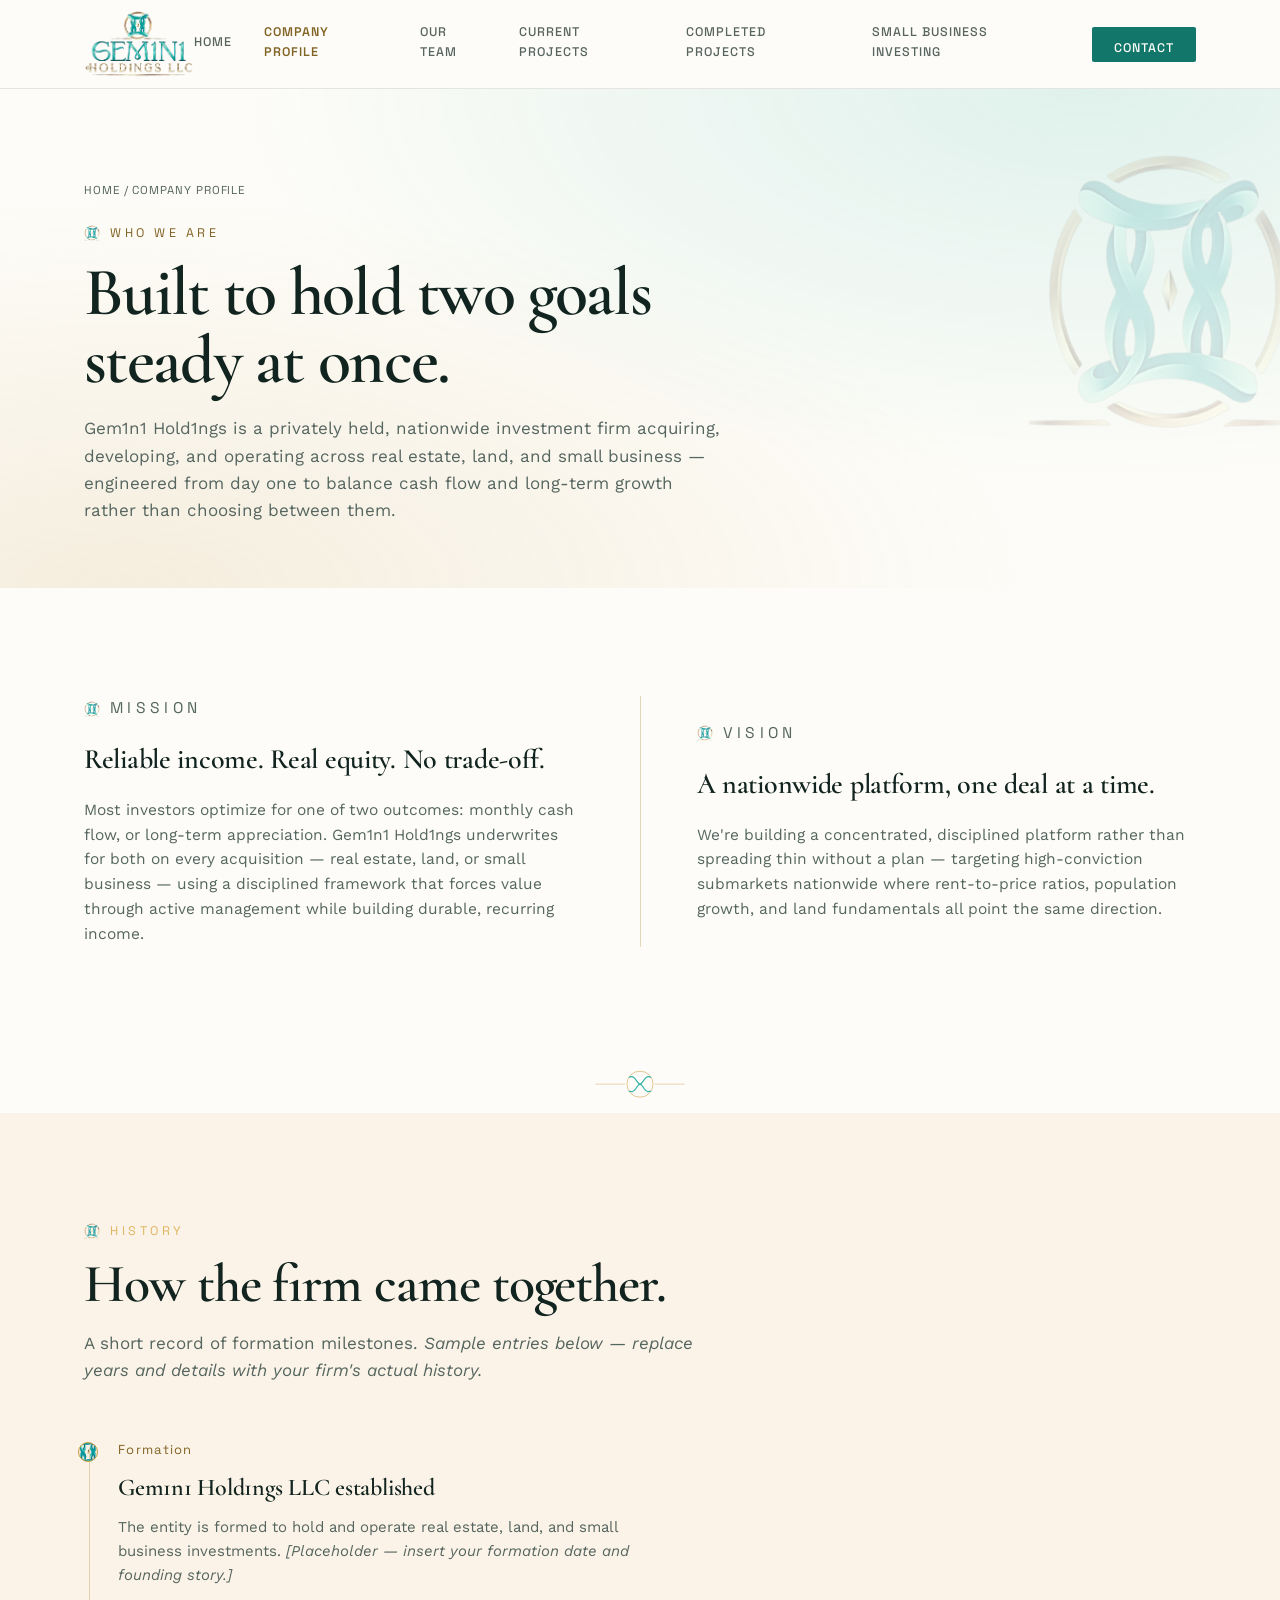
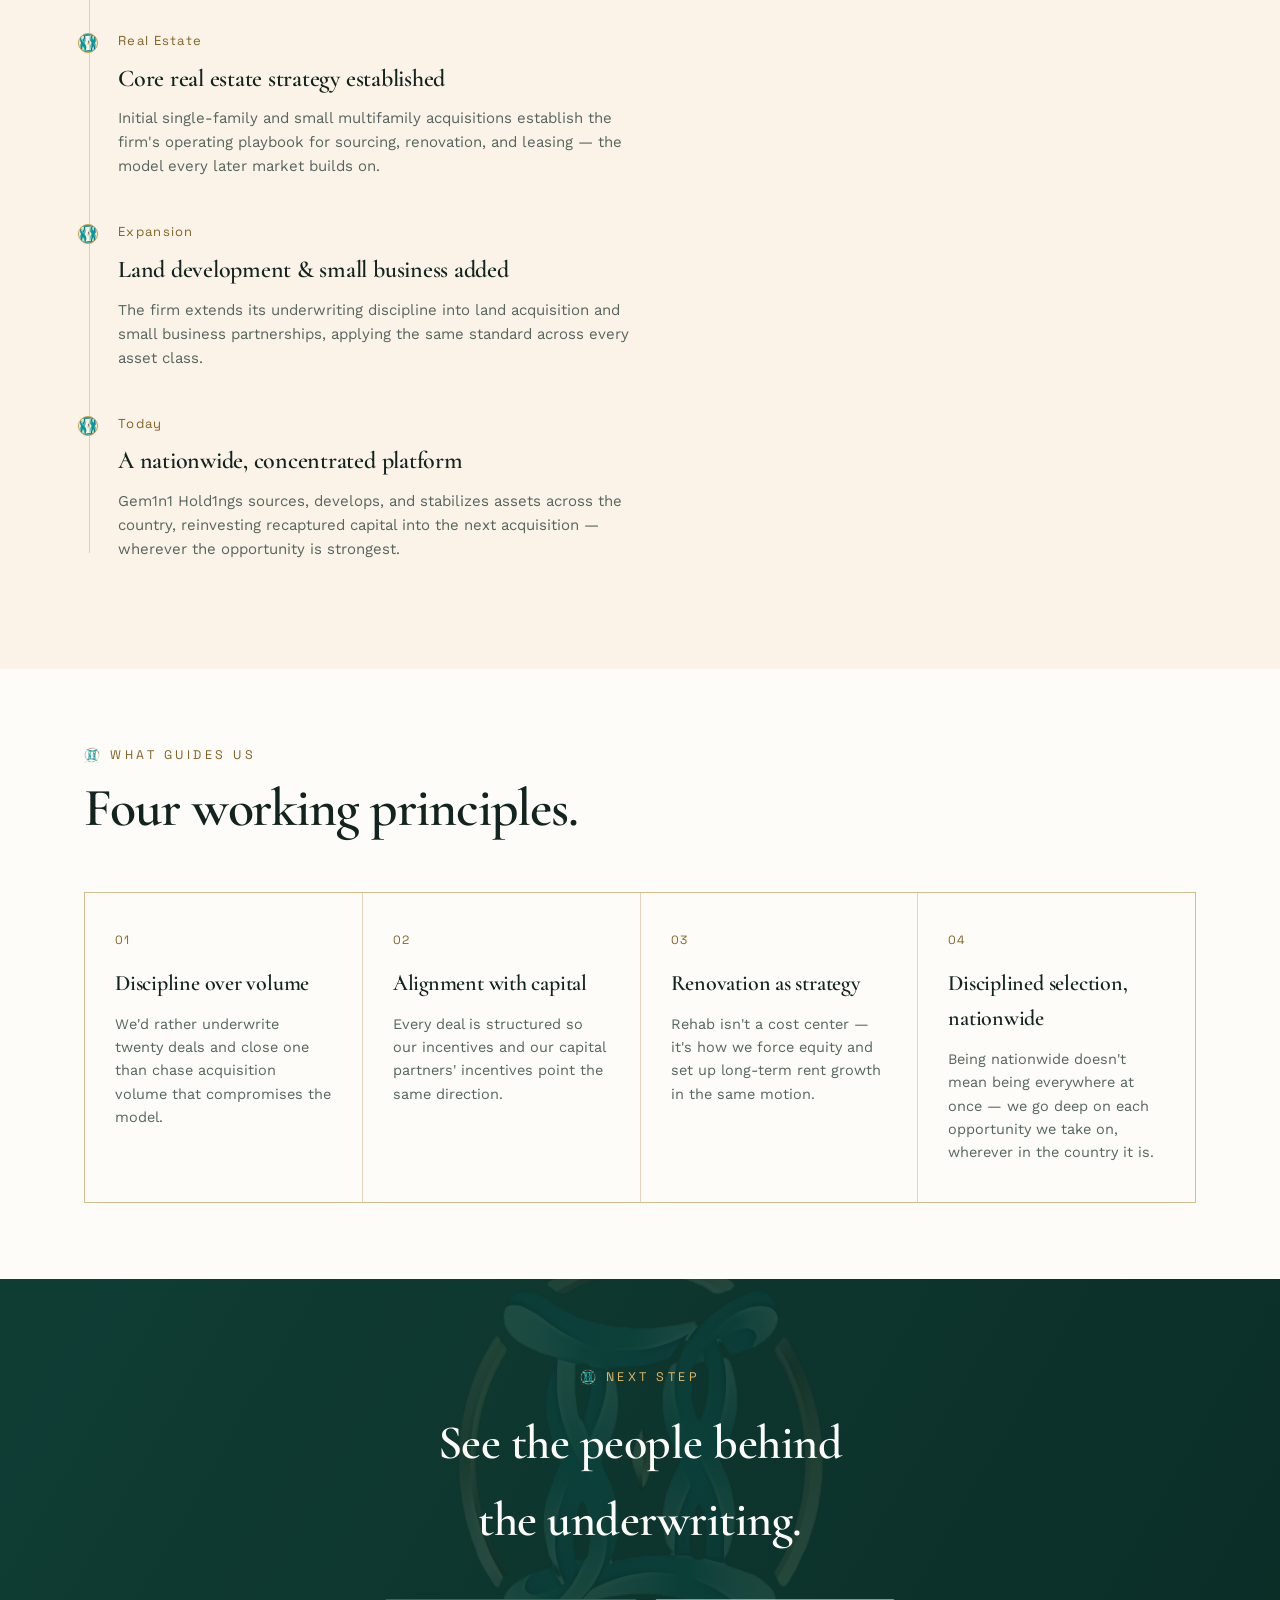
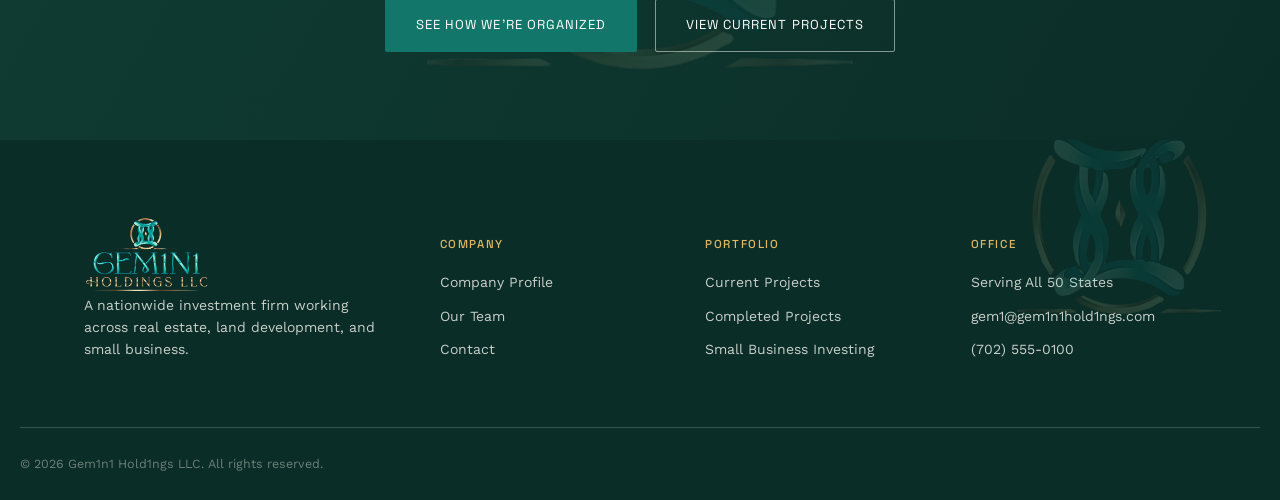
==== gemini-holdings-site-3/company-profile.html @ fac53d56 "Add files via upload" ====
<!DOCTYPE html>
<html lang="en">
<head>
<meta charset="UTF-8">
<meta name="viewport" content="width=device-width, initial-scale=1.0">
<title>Company Profile — Gem1n1 Hold1ngs LLC</title>
<meta name="description" content="Gem1n1 Hold1ngs' company profile: mission, investment philosophy, history, and values as a nationwide investment firm across real estate, land development, and small business.">
<link rel="preconnect" href="https://fonts.googleapis.com">
<link href="https://fonts.googleapis.com/css2?family=Cormorant+Garamond:wght@500;600;700&family=Work+Sans:wght@300;400;500;600&family=Space+Grotesk:wght@400;500;600&display=swap" rel="stylesheet">
<link rel="stylesheet" href="style.css">
</head>
<body>


<nav class="site-nav">
  <div class="container nav-row">
    <a href="index.html" class="brand">
      <img src="assets/logo-transparent-cropped.png" alt="Gem1n1 Hold1ngs LLC">
      <span class="brand-word">Gem<b>1</b>n<b>1</b><span>Hold1ngs LLC</span></span>
    </a>
    <button class="nav-toggle" aria-label="Toggle menu"><span></span><span></span><span></span></button>
    <div class="nav-links">
      <a href="index.html">Home</a>
      <a href="company-profile.html" class="current">Company Profile</a>
      <a href="leadership.html">Our Team</a>
      <a href="current-projects.html">Current Projects</a>
      <a href="completed-projects.html">Completed Projects</a>
      <a href="small-business-investing.html">Small Business Investing</a>
      <a href="contact.html" class="nav-cta">Contact</a>
    </div>
  </div>
</nav>

<header class="page-hero">
  <div class="logo-watermark page-hero-watermark spin-fast" data-parallax="0.18"><img src="assets/logo-icon.png" alt=""></div>
  <div class="container">
    <p class="breadcrumb"><a href="index.html">Home</a> / Company Profile</p>
    <p class="eyebrow on-dark mt-24">Who We Are</p>
    <h1 class="mt-16">Built to hold two goals steady at once.</h1>
    <p class="lead">Gem1n1 Hold1ngs is a privately held, nationwide investment firm acquiring, developing, and operating across real estate, land, and small business — engineered from day one to balance cash flow and long-term growth rather than choosing between them.</p>
  </div>
</header>

<section class="section">
  <div class="container">
    <div class="twin-split reveal">
      <div class="panel">
        <p class="eyebrow">Mission</p>
        <h3 class="mt-16">Reliable income. Real equity. No trade-off.</h3>
        <p class="mt-16">Most investors optimize for one of two outcomes: monthly cash flow, or long-term appreciation. Gem1n1 Hold1ngs underwrites for both on every acquisition — real estate, land, or small business — using a disciplined framework that forces value through active management while building durable, recurring income.</p>
      </div>
      <div class="divider"></div>
      <div class="panel">
        <p class="eyebrow">Vision</p>
        <h3 class="mt-16">A nationwide platform, one deal at a time.</h3>
        <p class="mt-16">We're building a concentrated, disciplined platform rather than spreading thin without a plan — targeting high-conviction submarkets nationwide where rent-to-price ratios, population growth, and land fundamentals all point the same direction.</p>
      </div>
    </div>
  </div>
</section>

<div class="ribbon-divider">
  <svg viewBox="0 0 240 100" fill="none" xmlns="http://www.w3.org/2000/svg" aria-hidden="true">
    <line x1="4" y1="50" x2="82" y2="50" stroke="#c99a3f" stroke-width="1"/>
    <line x1="158" y1="50" x2="236" y2="50" stroke="#c99a3f" stroke-width="1"/>
    <circle cx="120" cy="50" r="34" stroke="#c99a3f" stroke-width="1.4"/>
    <path d="M92 32 C 108 24, 112 50, 120 50 C 128 50, 132 24, 148 32" stroke="#2fb4a3" stroke-width="3" stroke-linecap="round"/>
    <path d="M92 68 C 108 76, 112 50, 120 50 C 128 50, 132 76, 148 68" stroke="#2fb4a3" stroke-width="3" stroke-linecap="round"/>
  </svg>
</div>

<!-- HISTORY TIMELINE -->
<section class="section on-ink">
  <div class="container">
    <div class="section-head reveal">
      <p class="eyebrow on-dark">History</p>
      <h2>How the firm came together.</h2>
      <p class="lead">A short record of formation milestones. <em>Sample entries below — replace years and details with your firm's actual history.</em></p>
    </div>
    <div class="timeline reveal">
      <div class="tl-item">
        <div class="yr">Formation</div>
        <h4>Gem1n1 Hold1ngs LLC established</h4>
        <p>The entity is formed to hold and operate real estate, land, and small business investments. <em>[Placeholder — insert your formation date and founding story.]</em></p>
      </div>
      <div class="tl-item">
        <div class="yr">Real Estate</div>
        <h4>Core real estate strategy established</h4>
        <p>Initial single-family and small multifamily acquisitions establish the firm's operating playbook for sourcing, renovation, and leasing — the model every later market builds on.</p>
      </div>
      <div class="tl-item">
        <div class="yr">Expansion</div>
        <h4>Land development &amp; small business added</h4>
        <p>The firm extends its underwriting discipline into land acquisition and small business partnerships, applying the same standard across every asset class.</p>
      </div>
      <div class="tl-item">
        <div class="yr">Today</div>
        <h4>A nationwide, concentrated platform</h4>
        <p>Gem1n1 Hold1ngs sources, develops, and stabilizes assets across the country, reinvesting recaptured capital into the next acquisition — wherever the opportunity is strongest.</p>
      </div>
    </div>
  </div>
</section>

<!-- VALUES -->
<section class="section tight">
  <div class="container">
    <div class="section-head reveal">
      <p class="eyebrow">What Guides Us</p>
      <h2>Four working principles.</h2>
    </div>
    <div class="card-grid reveal">
      <div class="card">
        <div class="idx">01</div>
        <h4>Discipline over volume</h4>
        <p>We'd rather underwrite twenty deals and close one than chase acquisition volume that compromises the model.</p>
      </div>
      <div class="card">
        <div class="idx">02</div>
        <h4>Alignment with capital</h4>
        <p>Every deal is structured so our incentives and our capital partners' incentives point the same direction.</p>
      </div>
      <div class="card">
        <div class="idx">03</div>
        <h4>Renovation as strategy</h4>
        <p>Rehab isn't a cost center — it's how we force equity and set up long-term rent growth in the same motion.</p>
      </div>
      <div class="card">
        <div class="idx">04</div>
        <h4>Disciplined selection, nationwide</h4>
        <p>Being nationwide doesn't mean being everywhere at once — we go deep on each opportunity we take on, wherever in the country it is.</p>
      </div>
    </div>
  </div>
</section>

<section class="cta-band">
  <div class="logo-watermark cta-watermark" data-parallax="0.12"><img src="assets/logo-icon.png" alt=""></div>
  <div class="container">
    <p class="eyebrow on-dark center" style="justify-content:center;">Next Step</p>
    <h2>See the people behind the underwriting.</h2>
    <div class="actions mt-40">
      <a href="leadership.html" class="btn btn-solid">See How We're Organized</a>
      <a href="current-projects.html" class="btn btn-outline">View Current Projects</a>
    </div>
  </div>
</section>

<footer class="site-footer">
  <div class="logo-watermark footer-watermark spin-slower" data-parallax="0.08"><img src="assets/logo-icon.png" alt=""></div>
  <div class="container footer-grid">
    <div class="footer-brand">
      <a href="index.html" class="brand">
        <img src="assets/logo-transparent-cropped.png" alt="Gem1n1 Hold1ngs LLC">
        <span class="brand-word">Gem<b>1</b>n<b>1</b><span>Hold1ngs LLC</span></span>
      </a>
      <p>A nationwide investment firm working across real estate, land development, and small business.</p>
    </div>
    <div class="footer-col">
      <h5>Company</h5>
      <a href="company-profile.html">Company Profile</a>
      <a href="leadership.html">Our Team</a>
      <a href="contact.html">Contact</a>
    </div>
    <div class="footer-col">
      <h5>Portfolio</h5>
      <a href="current-projects.html">Current Projects</a>
      <a href="completed-projects.html">Completed Projects</a>
      <a href="small-business-investing.html">Small Business Investing</a>
    </div>
    <div class="footer-col">
      <h5>Office</h5>
      <p>Serving All 50 States</p>
      <a href="mailto:gem1@gem1n1hold1ngs.com">gem1@gem1n1hold1ngs.com</a>
      <a href="tel:+17025550100">(702) 555-0100</a>
    </div>
  </div>
  <div class="container footer-bottom">
    <span>© <span class="js-year"></span> Gem1n1 Hold1ngs LLC. All rights reserved.</span>
  </div>
</footer>

<script src="script.js"></script>
</body>
</html>
---- gemini-holdings-site-3/style.css ----
/* ==========================================================================
   GEMINI HOLDINGS LLC — Design System v2
   Concept: a bright, nationwide investment firm — real estate, land
   development, and small business. Dark teal/gold is now an accent used
   sparingly (footer, one CTA band per page, the homepage video hero, and
   the entry splash) rather than the dominant tone. Everything else is
   light. The Gemini ring mark recurs throughout as a watermark, a cursor,
   and a section motif.
   ========================================================================== */

:root{
  /* light system (dominant) */
  --paper:      #fdfcf8;
  --paper-tint: #eef7f4;
  --paper-tint-2: #fbf3e7;
  --stone:      #e7e1d2;
  --ink-text:   #12241f;
  --mute:       #55655f;
  --line:       rgba(178,140,66,0.35);
  --line-soft-dark: rgba(18,36,31,0.1);

  /* deep accent (footer, splash, cta band, video overlay only) */
  --deep:       #0b2d27;
  --deep-2:     #0f3d34;
  --deep-3:     #124a3f;
  --line-soft:  rgba(253,251,246,0.18);
  --mute-light: rgba(253,251,246,0.78);

  /* brand accents */
  --teal:       #2fb4a3;
  --teal-hi:    #59d8c3;
  --teal-deep:  #12776a;
  --gold:       #c99a3f;
  --gold-hi:    #e0b563;
  --gold-deep:  #826425;

  --serif: 'Cormorant Garamond', 'Times New Roman', serif;
  --sans:  'Work Sans', -apple-system, sans-serif;
  --mono:  'Space Grotesk', 'Work Sans', sans-serif;

  --maxw: 1240px;
  --pad: clamp(24px, 5vw, 72px);
}

*{ box-sizing: border-box; }
html{ scroll-behavior: smooth; overflow-x: clip; }
body{
  margin:0;
  background: var(--paper);
  color: var(--ink-text);
  font-family: var(--sans);
  font-size: 16px;
  line-height: 1.6;
  -webkit-font-smoothing: antialiased;
  overflow-x: clip;
  cursor: url('assets/logo-cursor.png') 18 18, auto;
}
a, button, input, select, textarea, .btn{
  cursor: url('assets/logo-cursor.png') 18 18, pointer;
}
img{ max-width:100%; display:block; }
a{ color: inherit; text-decoration:none; }
h1,h2,h3,h4{ font-family: var(--serif); font-weight:600; margin:0; letter-spacing:-0.01em; font-feature-settings: "liga" 1, "kern" 1, "ss01" 1; text-rendering: optimizeLegibility; }
h1{ letter-spacing:-0.025em; }
p{ margin:0; }
.container{ max-width: var(--maxw); margin:0 auto; padding-left: var(--pad); padding-right: var(--pad); }

@media (prefers-reduced-motion: reduce){
  *{ animation-duration: 0.001ms !important; animation-iteration-count: 1 !important; transition-duration: 0.001ms !important; scroll-behavior:auto !important; }
}
@media (pointer: coarse){
  body, a, button, input, select, textarea, .btn{ cursor: auto; }
}

/* ---------- eyebrow / labels (now carries a tiny ring mark) ---------- */
.eyebrow{
  font-family: var(--mono);
  font-size: 12.5px;
  letter-spacing: 0.28em;
  text-transform: uppercase;
  color: var(--gold-deep);
  display:flex;
  align-items:center;
  gap:10px;
}
.eyebrow::before{
  content:"";
  width:16px; height:16px;
  background-image: url('assets/logo-icon.png');
  background-size: cover;
  background-position:center;
  display:inline-block;
  opacity:0.85;
}
.on-dark .eyebrow, .on-ink .eyebrow, .cta-band .eyebrow{ color: var(--gold-hi); }

/* ---------- top notice bar ---------- */
.notice-bar{
  background: var(--deep);
  color: var(--mute-light);
  font-family: var(--mono);
  font-size: 12px;
  letter-spacing:0.08em;
  text-align:center;
  padding: 7px var(--pad);
  border-bottom: 1px solid var(--line-soft);
}

/* ---------- nav (light, frosted glass) ---------- */
.site-nav{
  position: sticky; top:0; z-index: 100;
  background: rgba(253,252,248,0.86);
  backdrop-filter: blur(12px);
  border-bottom: 1px solid var(--line-soft-dark);
}
.nav-row{
  display:flex; align-items:center; justify-content:space-between;
  padding-top: 10px; padding-bottom: 10px;
}
.brand{ display:flex; align-items:center; gap:12px; }
.brand img{ height: 68px; width:auto; }
.footer-brand .brand img{ height: 78px; }
.brand-word{ display:none; }
.nav-links{ display:flex; align-items:center; gap: 32px; }
.nav-links a{
  font-family: var(--mono); font-size: 12.5px; letter-spacing:0.08em; font-weight:500;
  color: var(--ink-text); text-transform:uppercase;
  position:relative; padding-bottom:4px; opacity:0.7;
  transition: opacity 0.25s ease, color 0.25s ease;
}
.nav-links a::after{
  content:""; position:absolute; left:0; bottom:0; width:0; height:1px;
  background: var(--teal-deep); transition: width 0.3s ease;
}
.nav-links a:hover{ opacity:1; }
.nav-links a:hover::after{ width:100%; }
.nav-links a.current{ opacity:1; color: var(--gold-deep); font-weight:600; }
.nav-cta{
  font-family: var(--mono); font-size:12px; letter-spacing:0.08em; text-transform:uppercase;
  color: var(--paper) !important; background: var(--teal-deep);
  padding: 11px 22px; border-radius:2px; opacity:1 !important;
  transition: background 0.25s ease, transform 0.25s ease;
}
.nav-cta:hover{ background: var(--gold-deep); transform: translateY(-1px); }
.nav-cta::after{ display:none; }
.nav-toggle{ display:none; }

@media (max-width: 900px){
  .nav-links{
    position:fixed; inset: 68px 0 0 0; background: var(--paper);
    flex-direction:column; justify-content:flex-start; gap:0;
    padding: 20px var(--pad); transform: translateX(100%);
    transition: transform 0.35s ease; overflow-y:auto;
  }
  .nav-links.open{ transform: translateX(0); }
  .nav-links a{ width:100%; padding: 16px 0; border-bottom:1px solid var(--line-soft-dark); }
  .nav-toggle{
    display:flex; flex-direction:column; gap:5px; background:none; border:none;
    cursor: url('assets/logo-cursor.png') 18 18, pointer; padding:8px; z-index:110;
  }
  .nav-toggle span{ width:22px; height:1.5px; background: var(--ink-text); }
}

/* ==========================================================================
   TWIN RIBBON divider — unchanged motif, tuned to lighter palette
   ========================================================================== */
.ribbon-divider{ display:flex; align-items:center; justify-content:center; padding: 10px 0; }
.ribbon-divider svg{ width: 92px; height:auto; }

/* ==========================================================================
   SPLASH / COVER SCREEN — shown once per session on the homepage
   ========================================================================== */
.splash{
  position:fixed; inset:0; z-index:999;
  background:
    radial-gradient(ellipse at 30% 20%, rgba(47,180,163,0.22), transparent 55%),
    radial-gradient(ellipse at 75% 85%, rgba(201,154,63,0.18), transparent 55%),
    linear-gradient(160deg, var(--deep) 0%, #06211c 100%);
  display:flex; align-items:center; justify-content:center; flex-direction:column;
  transition: opacity 0.9s ease, visibility 0.9s ease;
}
.splash.hide{ opacity:0; visibility:hidden; pointer-events:none; }
.splash-mark{
  width: min(220px, 40vw); height:auto;
  animation: splash-spin-in 2.6s cubic-bezier(.2,.8,.2,1) 1, slow-spin 90s linear infinite 2.6s;
}
@keyframes splash-spin-in{
  0%{ transform: rotate(-50deg) scale(0.7); opacity:0; }
  60%{ opacity:1; }
  100%{ transform: rotate(0deg) scale(1); opacity:1; }
}
.splash-word{
  margin-top: 26px; font-family: var(--serif); color: var(--paper);
  font-size: clamp(24px, 4vw, 34px); letter-spacing:0.08em; opacity:0;
  animation: fade-up 1s ease 1.6s forwards;
}
.splash-tag{
  margin-top:10px; font-family: var(--mono); font-size:11.5px; letter-spacing:0.32em;
  text-transform:uppercase; color: var(--gold-hi); opacity:0;
  animation: fade-up 1s ease 2s forwards;
}
.splash-enter{
  margin-top:48px; font-family: var(--mono); font-size:12px; letter-spacing:0.12em;
  text-transform:uppercase; color: var(--mute-light); border:1px solid var(--line-soft);
  padding:14px 30px; border-radius:2px; opacity:0; background:none;
  animation: fade-up 1s ease 2.4s forwards; transition: border-color 0.3s ease, color 0.3s ease;
}
.splash-enter:hover{ border-color: var(--teal-hi); color: var(--teal-hi); }
@keyframes fade-up{ from{ opacity:0; transform: translateY(14px);} to{ opacity:1; transform:none; } }
body.splash-locked{ overflow:hidden; height:100vh; }

/* ==========================================================================
   VIDEO HERO — homepage only
   ========================================================================== */
.video-hero{
  position:relative; min-height: 94vh; display:flex; align-items:center;
  overflow:hidden; color: var(--paper);
}
.video-hero video{
  position:absolute; inset:0; width:100%; height:100%; object-fit:cover; z-index:0;
  transform: scale(1.15) translateY(var(--py, 0px)); will-change: transform;
}
.video-hero::before{
  content:""; position:absolute; inset:0; z-index:1;
  background:
    linear-gradient(180deg, rgba(6,26,22,0.75) 0%, rgba(6,26,22,0.55) 45%, rgba(6,26,22,0.85) 100%);
}
.video-hero .hero-inner{ position:relative; z-index:2; max-width: var(--maxw); margin:0 auto; padding: 0 var(--pad); width:100%; }
.video-hero h1{
  font-size: clamp(46px, 7vw, 96px); line-height:0.94; max-width: 16ch; color: var(--paper); letter-spacing:-0.03em;
}
.video-hero h1 .line2{ display:block; text-align:right; padding-right: 4%; }
.video-hero h1 em{ font-style:normal; color: var(--teal-hi); }
.video-hero .hero-sub{ margin-top:28px; max-width:48ch; color: var(--mute-light); font-size:18.5px; line-height:1.7; font-weight:300; }
.video-hero .hero-actions{ display:flex; gap:18px; margin-top:42px; flex-wrap:wrap; }
.video-hero .eyebrow{ color: var(--gold-hi); }
.video-hero .eyebrow::before{ filter: brightness(1.4); }
.scroll-cue{
  position:absolute; bottom:28px; left:50%; transform:translateX(-50%); z-index:2;
  font-family: var(--mono); font-size:10.5px; letter-spacing:0.2em; text-transform:uppercase;
  color: var(--mute-light); display:flex; flex-direction:column; align-items:center; gap:8px;
}
.scroll-cue span{ width:1px; height:34px; background: linear-gradient(var(--teal-hi), transparent); animation: scroll-cue-move 1.8s ease-in-out infinite; }
@keyframes scroll-cue-move{ 0%,100%{ opacity:0.3; } 50%{ opacity:1; } }

.btn{
  font-family: var(--mono); font-size: 13px; letter-spacing:0.08em; text-transform:uppercase;
  padding: 15px 30px; border-radius:2px; display:inline-flex; align-items:center; gap:10px;
  transition: all 0.25s ease; border: 1px solid transparent;
}
.btn-solid{ background: var(--teal-deep); color: var(--paper); }
.btn-solid:hover{ background: var(--gold-deep); transform: translateY(-2px); }
.btn-outline{ border-color: rgba(253,251,246,0.5); color: var(--paper); }
.btn-outline:hover{ border-color: var(--teal-hi); color: var(--teal-hi); }
.btn-dark{ border-color: var(--line); color: var(--ink-text); }
.btn-dark:hover{ background: var(--deep); color: var(--paper); border-color:var(--deep); }

/* ---------- mirrored stat strip ---------- */
.stat-strip{ background: var(--paper-tint); border-top: 1px solid var(--line); border-bottom: 1px solid var(--line); }
.stat-grid{ display:grid; grid-template-columns: repeat(4, 1fr); }
.stat-grid.cols-3{ grid-template-columns: repeat(3,1fr); }
.stat{ padding: 40px var(--pad); text-align:center; border-right: 1px solid var(--line); position:relative; }
.stat:last-child{ border-right:none; }
.stat .n{ font-family: var(--mono); font-size: clamp(30px, 3.4vw, 44px); font-weight:600; color: var(--teal-deep); line-height:1; }
.stat .l{ margin-top:10px; font-size:12.5px; letter-spacing:0.1em; text-transform:uppercase; color: var(--mute); }
@media (max-width: 800px){
  .stat-grid, .stat-grid.cols-3{ grid-template-columns: repeat(2,1fr); }
  .stat{ border-bottom: 1px solid var(--line); }
}

/* ---------- section basics (now light by default) ---------- */
.section{ padding: 108px 0; background: var(--paper); }
.section.tight{ padding: 76px 0; }
.section.on-dark{ background: var(--paper-tint); }
.section.on-ink{ background: var(--paper-tint-2); }
.section-head{ max-width: 720px; margin-bottom: 56px; }
.section-head h2{ font-size: clamp(34px, 4.2vw, 54px); margin-top:16px; line-height:1.02; color: var(--ink-text); letter-spacing:-0.02em; }
.section-head p.lead{ margin-top:18px; font-size:17px; color: var(--mute); max-width:56ch; }

/* ---------- twin split ---------- */
.twin-split{ display:grid; grid-template-columns: 1fr 1px 1fr; gap: 56px; align-items:center; }
.twin-split .divider{ background: var(--line); height:100%; min-height:220px; }
.twin-split .panel h3{ font-size: 28px; margin-bottom:14px; color: var(--ink-text); }
.twin-split .panel p{ color: var(--mute); font-size:15.5px; }
@media (max-width: 860px){
  .twin-split{ grid-template-columns: 1fr; }
  .twin-split .divider{ display:none; }
}

/* ---------- graphic panel ---------- */
.art-panel{
  aspect-ratio: 4/5; border-radius: 6px; position:relative; overflow:hidden;
  background: linear-gradient(155deg, var(--paper-tint) 0%, var(--stone) 100%);
  border: 1px solid var(--line);
}
.art-panel svg{ position:absolute; inset:0; width:100%; height:100%; }
.art-panel .cap{
  position:absolute; left:24px; right:24px; bottom:22px;
  font-family: var(--mono); font-size:11.5px; letter-spacing:0.14em; text-transform:uppercase;
  color: var(--mute); display:flex; justify-content:space-between; border-top:1px solid var(--line); padding-top:14px;
}
.art-panel-logo{ position:absolute; inset:0; display:flex; align-items:center; justify-content:center; }
.art-panel-logo img{ width:46%; opacity:0.5; }

/* ---------- pillar / value cards ---------- */
.card-grid{ display:grid; grid-template-columns: repeat(4, 1fr); gap: 1px; background: var(--line); border:1px solid var(--line); }
.card-grid.cols-3{ grid-template-columns: repeat(3,1fr); }
.card{ background: var(--paper); padding: 38px 30px; }
.on-dark .card{ background: var(--paper-tint); }
.on-ink .card{ background: var(--paper-tint-2); }
.card .idx{ font-family: var(--mono); font-size:12px; color: var(--gold-deep); letter-spacing:0.1em; }
.card h4{ font-size: 22px; margin: 16px 0 12px; color: var(--ink-text); }
.card p{ font-size: 14.5px; color: var(--mute); }
@media (max-width: 980px){ .card-grid, .card-grid.cols-3{ grid-template-columns: repeat(2,1fr);} }
@media (max-width: 620px){ .card-grid, .card-grid.cols-3{ grid-template-columns: 1fr; } }

/* ---------- project cards ---------- */
.project-grid{ display:grid; grid-template-columns: repeat(3, 1fr); gap: 30px; }
.project-card{
  border: 1px solid var(--line); border-radius:6px; overflow:hidden;
  background: var(--paper); display:flex; flex-direction:column;
  transition: transform 0.3s ease, box-shadow 0.3s ease;
  box-shadow: 0 1px 3px rgba(18,36,31,0.06);
}
.project-card:hover{ transform: translateY(-5px); box-shadow: 0 18px 34px rgba(18,36,31,0.12); }
.project-media{ aspect-ratio: 16/10; position:relative; overflow:hidden; background: var(--paper-tint); }
.project-media svg{ width:100%; height:100%; }
.status-tag{
  position:absolute; top:16px; left:16px;
  font-family: var(--mono); font-size:10.5px; letter-spacing:0.1em; text-transform:uppercase;
  padding: 6px 12px; border-radius:20px; backdrop-filter: blur(6px);
}
.status-active{ background: rgba(47,180,163,0.14); color: var(--teal-deep); border:1px solid rgba(47,180,163,0.4); }
.status-reno{ background: rgba(201,154,63,0.16); color: var(--gold-deep); border:1px solid rgba(201,154,63,0.4); }
.status-done{ background: rgba(18,36,31,0.08); color: var(--ink-text); border:1px solid rgba(18,36,31,0.22); }
.project-body{ padding: 24px 26px 28px; color: var(--ink-text); flex:1; display:flex; flex-direction:column; }
.project-body .loc{ font-family: var(--mono); font-size:11.5px; letter-spacing:0.1em; color: var(--gold-deep); text-transform:uppercase; }
.project-body h4{ font-size:23px; margin: 10px 0 12px; }
.project-body p{ font-size:14px; color: var(--mute); flex:1; }
.project-meta{ display:flex; gap:22px; margin-top:20px; padding-top:18px; border-top:1px solid var(--line); }
.project-meta .n{ font-family: var(--mono); color: var(--ink-text); font-size:16px; font-weight:600; }
.project-meta .l{ font-size:10.5px; letter-spacing:0.08em; text-transform:uppercase; color: var(--mute); margin-top:3px; }
@media (max-width: 980px){ .project-grid{ grid-template-columns: repeat(2,1fr);} }
@media (max-width: 660px){ .project-grid{ grid-template-columns: 1fr; } }
.featured-project-card{ grid-template-columns: 1fr 1fr; }
@media (max-width: 760px){ .featured-project-card{ grid-template-columns: 1fr !important; } }

/* ---------- timeline ---------- */
.timeline{ position:relative; padding-left: 34px; }
.timeline::before{ content:""; position:absolute; left:5px; top:8px; bottom:8px; width:1px; background: var(--line); }
.tl-item{ position:relative; padding-bottom: 44px; }
.tl-item:last-child{ padding-bottom:0; }
.tl-item::before{
  content:""; position:absolute; left:-40px; top:2px; width:18px; height:18px; border-radius:50%;
  background-image: url('assets/logo-icon.png'); background-size:220% auto; background-position:center;
  border: 1px solid var(--gold);
}
.tl-item .yr{ font-family: var(--mono); font-size:13px; letter-spacing:0.1em; color: var(--gold-deep); }
.tl-item h4{ font-size:24px; margin: 8px 0 8px; color: var(--ink-text); }
.tl-item p{ color: var(--mute); font-size:15px; max-width:60ch; }

/* ---------- leadership ---------- */
.leader-grid{ display:grid; grid-template-columns: repeat(2, 1fr); gap: 40px; }
.leader-card{ display:grid; grid-template-columns: 190px 1fr; gap:28px; }
.leader-photo{
  aspect-ratio: 3/4; border-radius:6px; overflow:hidden; position:relative;
  background: linear-gradient(160deg, var(--paper-tint) 0%, var(--stone) 100%);
  border:1px solid var(--line); display:flex; align-items:center; justify-content:center;
}
.leader-photo img{ width:56%; opacity:0.65; }
.leader-info .role{ font-family: var(--mono); font-size:11.5px; letter-spacing:0.1em; text-transform:uppercase; color: var(--gold-deep); }
.leader-info h3{ font-size:28px; margin: 8px 0 14px; color: var(--ink-text); }
.leader-info p{ font-size:14.5px; color: var(--mute); }
@media (max-width: 760px){
  .leader-grid{ grid-template-columns: 1fr; }
  .leader-card{ grid-template-columns: 130px 1fr; }
}

/* ---------- CTA band (kept deep — one strong accent per page) ---------- */
.cta-band{
  background: linear-gradient(120deg, var(--deep-2) 0%, var(--deep) 100%);
  color: var(--paper); text-align:center; position:relative; overflow:hidden;
}
.cta-band .container{ padding-top:88px; padding-bottom:88px; position:relative; }
.cta-band h2{ font-size: clamp(30px,4vw,48px); max-width: 18ch; margin: 18px auto 30px; color: var(--paper); }
.cta-band .actions{ display:flex; justify-content:center; gap:18px; flex-wrap:wrap; }
.cta-band .hero-sub{ color: var(--mute-light); }

/* ---------- footer (kept deep) ---------- */
.site-footer{ background: var(--deep); color: var(--mute-light); padding-top: 76px; position:relative; overflow:hidden; }
.footer-grid{ display:grid; grid-template-columns: 1.4fr 1fr 1fr 1fr; gap: 40px; padding-bottom: 56px; border-bottom: 1px solid var(--line-soft); }
.footer-brand p{ font-size:14px; max-width: 34ch; color: var(--mute-light); }
.footer-col h5{ font-family: var(--mono); font-size:11.5px; letter-spacing:0.14em; text-transform:uppercase; color: var(--gold-hi); margin-bottom:18px; font-weight:500; }
.footer-col a, .footer-col p{ display:block; font-size:14px; margin-bottom:11px; color: var(--mute-light); }
.footer-col a:hover{ color: var(--teal-hi); }
.footer-bottom{ display:flex; justify-content:space-between; align-items:center; padding: 26px 0; font-size:12.5px; color: rgba(253,251,246,0.4); flex-wrap:wrap; gap:12px; }

/* ---------- form ---------- */
.form-grid{ display:grid; grid-template-columns: 1fr 1fr; gap:20px; }
.form-grid .full{ grid-column: 1 / -1; }
.field label{ display:block; font-family: var(--mono); font-size:11px; letter-spacing:0.1em; text-transform:uppercase; color: var(--gold-deep); margin-bottom:9px; }
.on-dark .field label, .on-ink .field label, .cta-band .field label{ color: var(--gold-hi); }
.field input, .field select, .field textarea{
  width:100%; padding: 13px 15px; font-family: var(--sans); font-size:15px;
  background: var(--paper); border: 1px solid var(--line); border-radius:2px; color: var(--ink-text);
}
.field input:focus, .field select:focus, .field textarea:focus{ outline: 2px solid var(--teal); outline-offset:1px; }
.field textarea{ resize: vertical; min-height:120px; }

/* ---------- misc utility ---------- */
.mt-8{ margin-top:8px;} .mt-16{margin-top:16px;} .mt-24{margin-top:24px;} .mt-40{margin-top:40px;}
.center{ text-align:center; }
.small-caps{ font-family: var(--mono); font-size:11.5px; letter-spacing:0.14em; text-transform:uppercase; color: var(--gold-deep); }
.reveal{ opacity:0; transform: translateY(18px); transition: opacity 0.7s ease, transform 0.7s ease; }
.reveal.in{ opacity:1; transform:none; }

/* ---------- social icons ---------- */
.social-row{ display:flex; flex-direction:column; gap:14px; }
.social-icon{
  display:flex; align-items:center; gap:14px;
  color: var(--ink-text); transition: color 0.25s ease, transform 0.25s ease;
}
.social-icon svg{
  width:38px; height:38px; padding:9px; border-radius:50%;
  border:1px solid var(--line); color: var(--teal-deep); flex-shrink:0;
  transition: background 0.25s ease, border-color 0.25s ease, color 0.25s ease;
}
.social-icon span{ font-family: var(--mono); font-size:14px; letter-spacing:0.02em; }
.social-icon:hover{ color: var(--teal-deep); transform: translateX(3px); }
.social-icon:hover svg{ background: var(--teal-deep); border-color: var(--teal-deep); color: var(--paper); }

/* ---------- inner-page hero (now light, watermark instead of gradient dark) ---------- */
.page-hero{
  background:
    radial-gradient(ellipse at 85% 0%, rgba(47,180,163,0.14), transparent 55%),
    radial-gradient(ellipse at 10% 100%, rgba(201,154,63,0.14), transparent 55%),
    var(--paper);
  color: var(--ink-text); padding: 92px 0 64px; position:relative; overflow:hidden;
}
.page-hero h1{ font-size: clamp(40px, 5.4vw, 68px); margin-top:16px; max-width: 18ch; color: var(--ink-text); line-height:1.0; letter-spacing:-0.025em; }
.page-hero p.lead{ max-width: 58ch; margin-top: 20px; color: var(--mute); font-size:17px; }
.breadcrumb{ font-family: var(--mono); font-size:11.5px; color: var(--mute); letter-spacing:0.08em; text-transform:uppercase; }
.breadcrumb a:hover{ color: var(--teal-deep); }

/* ---------- logo watermarks (spin) ---------- */
@keyframes slow-spin{ from{ transform: rotate(0deg); } to{ transform: rotate(360deg); } }
.logo-watermark{ position:absolute; pointer-events:none; opacity: 0.14; --py: 0px; }
.logo-watermark img{ width:100%; height:100%; animation: slow-spin 70s linear infinite; }
.logo-watermark.spin-fast img{ animation-duration: 40s; }
.logo-watermark.spin-slower img{ animation-duration: 110s; }
.page-hero-watermark{ width: 300px; height:300px; right:-3%; top:50%; transform:translateY(-50%) translateY(var(--py)); opacity:0.16; }
.cta-watermark{ width: 460px; height:460px; left:50%; top:50%; transform:translate(-50%,-50%) translateY(var(--py)); opacity: 0.1; }
.footer-watermark{ right:4%; top:-40px; width: 220px; height:220px; transform: translateY(var(--py)); opacity: 0.12; }
@media (max-width: 760px){
  .page-hero-watermark{ display:none; }
  .cta-watermark{ width:300px; height:300px; }
  .footer-watermark{ width:150px; height:150px; }
}

/* ---------- parallax gradient accents ---------- */
.parallax-blob{
  position:absolute; border-radius:50%; filter: blur(70px); pointer-events:none;
  z-index:0; --py:0px; transform: translateY(var(--py));
}
.blob-host{ position:relative; overflow:hidden; }
.blob-host > .container{ position:relative; z-index:1; }
.video-band{ position:relative; min-height: 60vh; overflow:hidden; display:flex; align-items:center; color: var(--paper); }
.video-band video{ position:absolute; inset:0; width:100%; height:100%; object-fit:cover; z-index:0; transform: scale(1.15) translateY(var(--py, 0px)); will-change: transform; }
.video-band::before{ content:""; position:absolute; inset:0; z-index:1; background: linear-gradient(90deg, rgba(6,26,22,0.88) 0%, rgba(6,26,22,0.5) 60%, rgba(6,26,22,0.3) 100%); }
.video-band .container{ position:relative; z-index:2; }
.video-band h3{ color: var(--paper); font-size: clamp(28px,3.4vw,40px); max-width:16ch; }
.video-band p{ color: var(--mute-light); max-width: 46ch; margin-top:16px; font-size:15.5px; }
.video-band .eyebrow{ color: var(--gold-hi); }
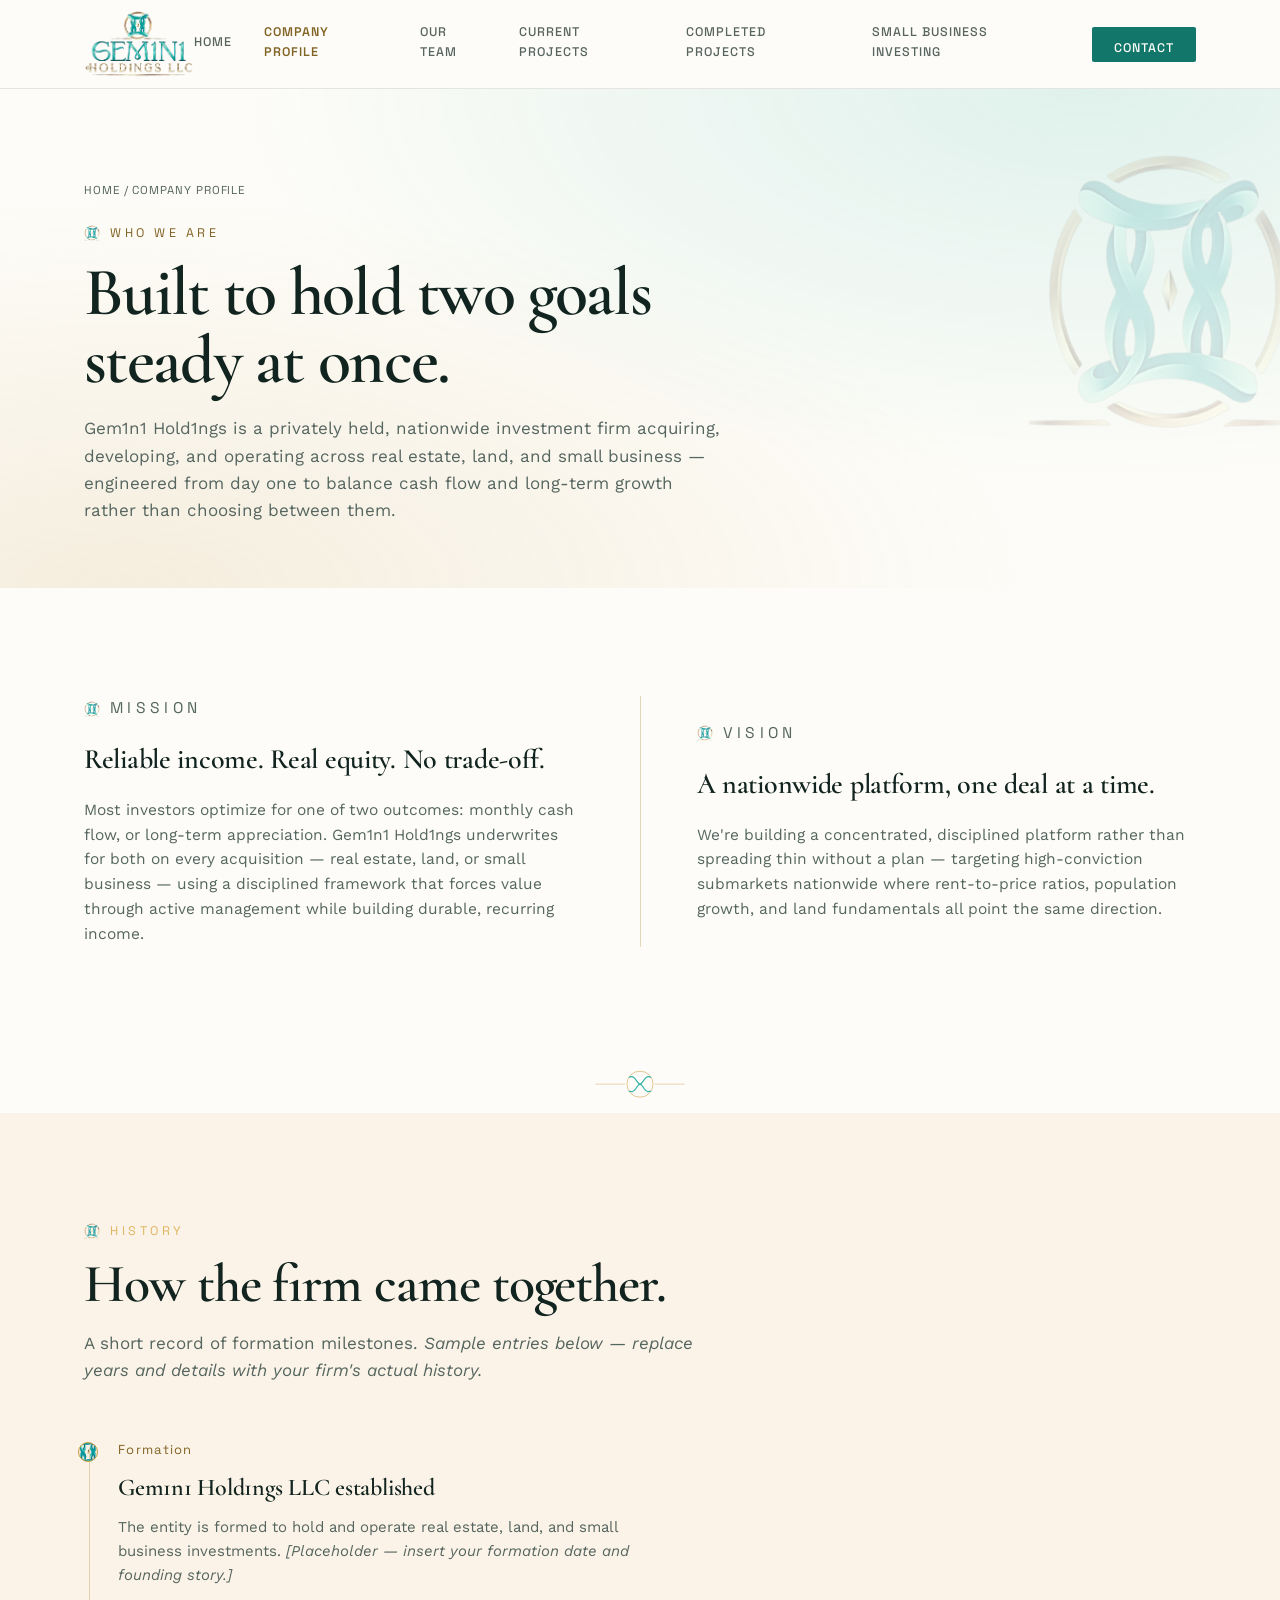
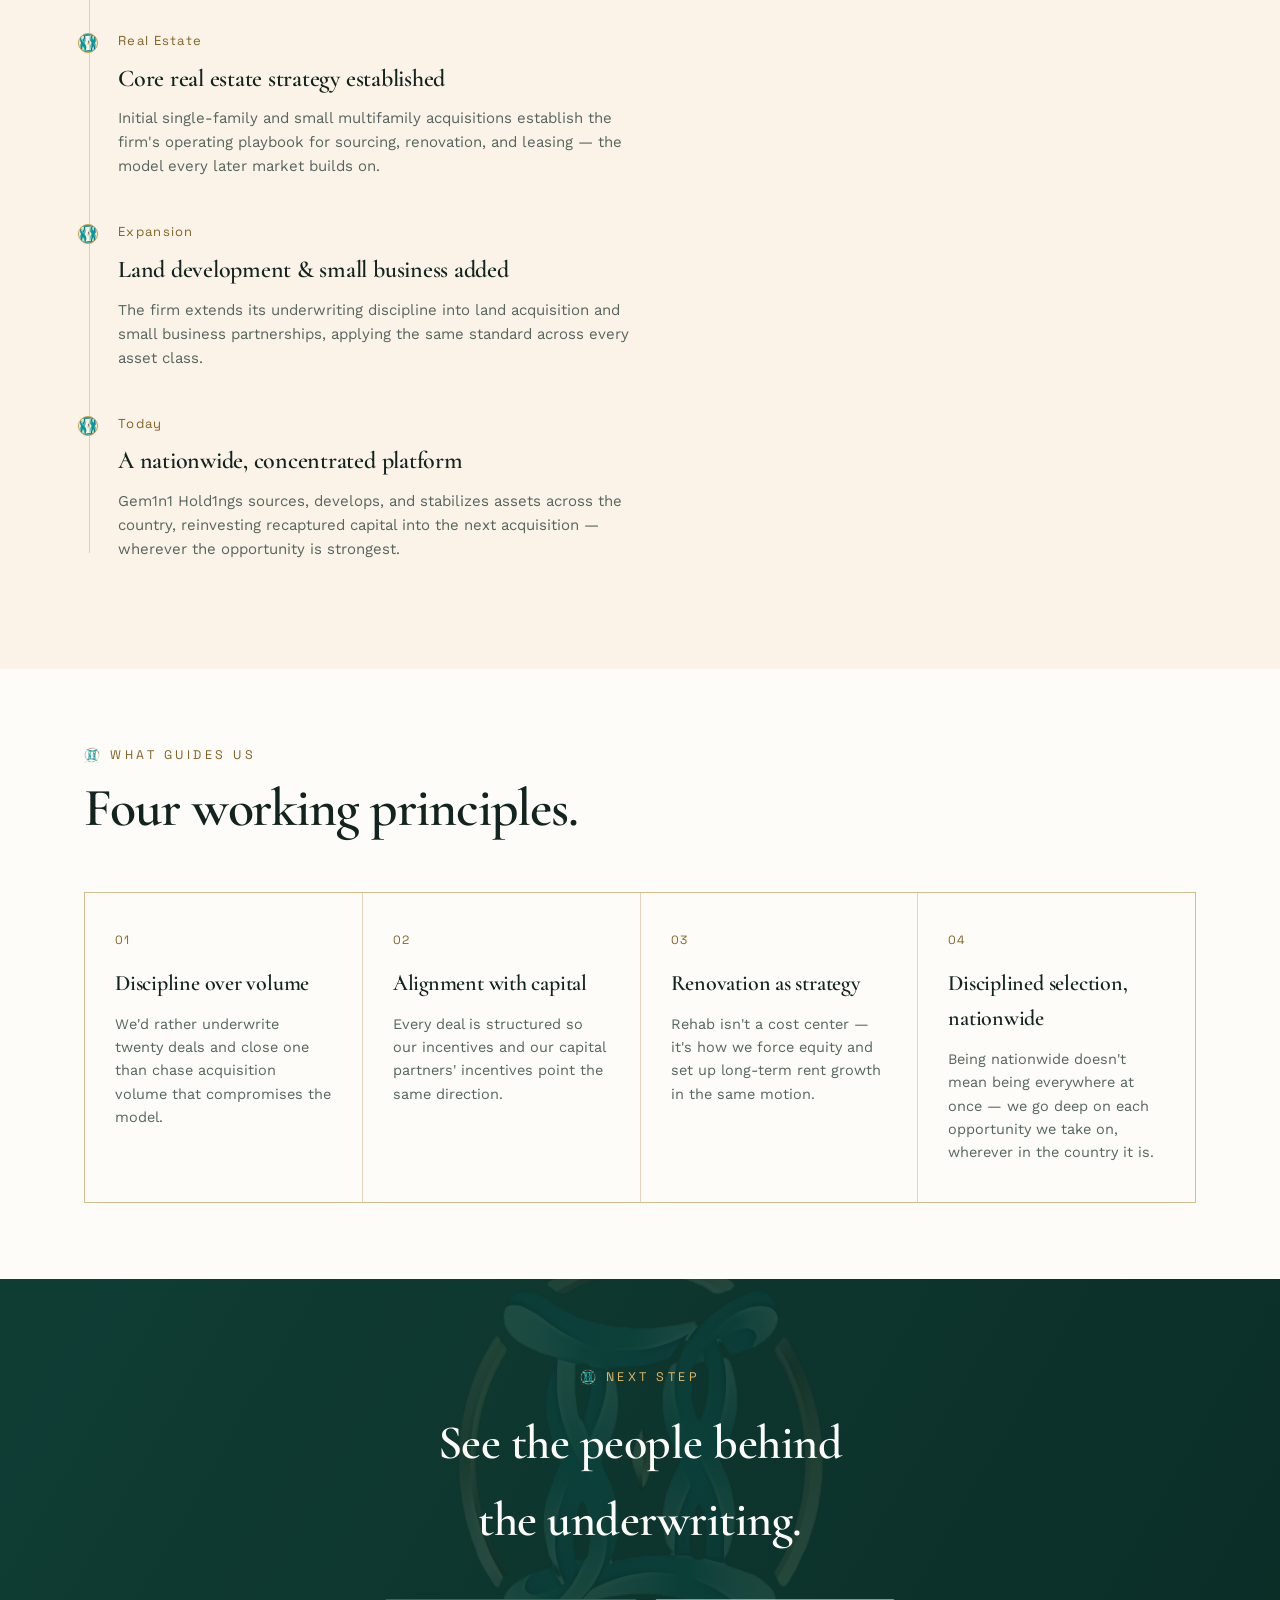
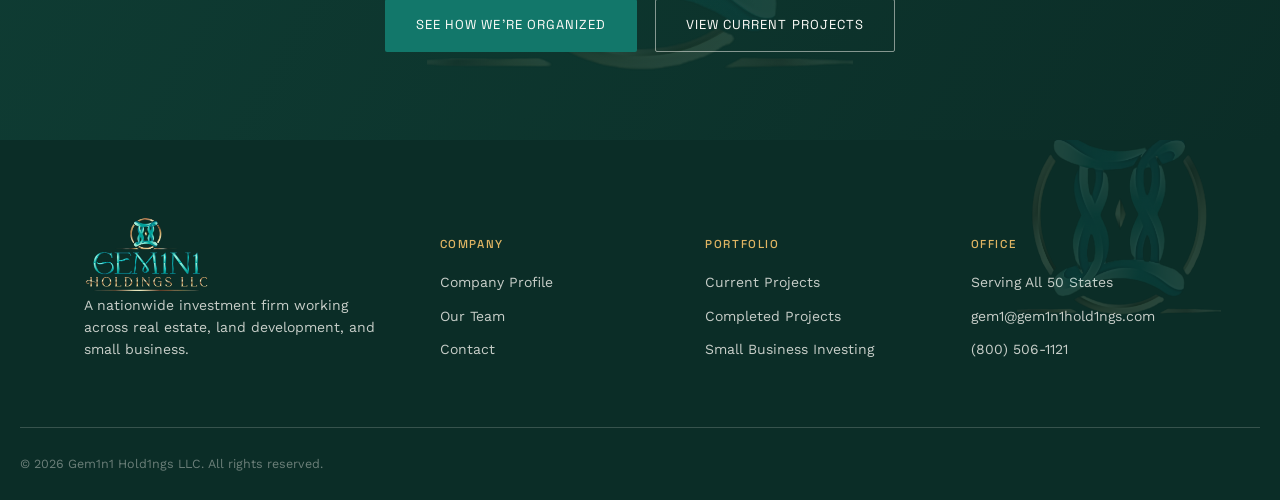
==== commit 6d038651: "Update contact phone number in company profile" ====
--- a/gemini-holdings-site-3/company-profile.html
+++ b/gemini-holdings-site-3/company-profile.html
@@ -172,7 +172,7 @@
       <h5>Office</h5>
       <p>Serving All 50 States</p>
       <a href="mailto:gem1@gem1n1hold1ngs.com">gem1@gem1n1hold1ngs.com</a>
-      <a href="tel:+17025550100">(702) 555-0100</a>
+      <a href="tel:+18005061121">(800) 506-1121</a>
     </div>
   </div>
   <div class="container footer-bottom">
